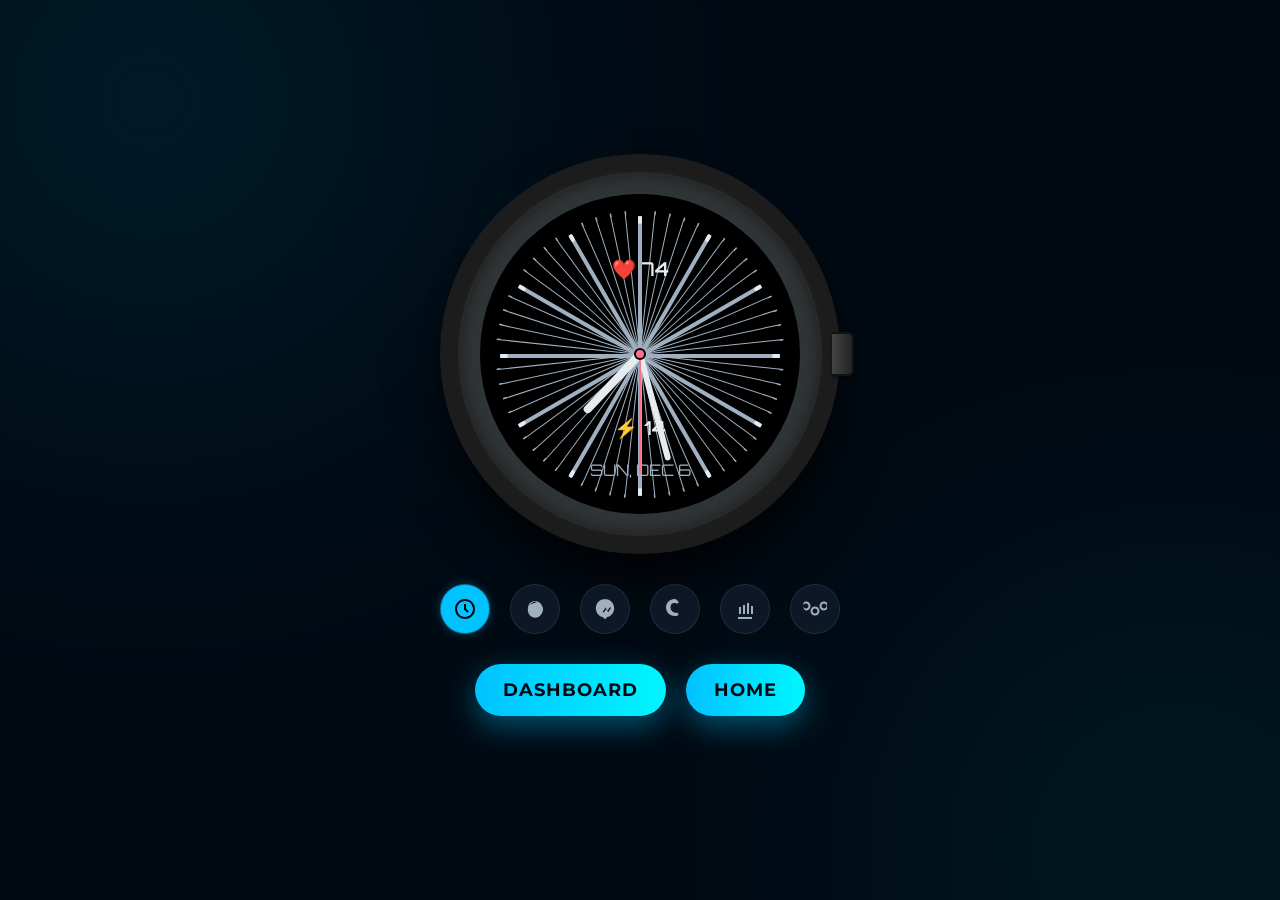
==== tech.html @ 0e61811b "feat: add initial ZenPulse prototype" ====
<!DOCTYPE html>
<html lang="en">
<head>
    <meta charset="UTF-8">
    <meta name="viewport" content="width=device-width, initial-scale=1.0">
    <title>NeuraSync - Watch Demo</title>
    
    <link rel="preconnect" href="https://fonts.googleapis.com">
    <link rel="preconnect" href="https://fonts.gstatic.com" crossorigin>
    <link href="https://fonts.googleapis.com/css2?family=Montserrat:wght@300;400;600;700&family=Orbitron:wght@400;600;800&display=swap" rel="stylesheet">
    
    <style>
        :root {
            --bg-color: #010A13;
            --panel-bg: rgba(18, 29, 44, 0.75); /* Frosted glass effect */
            --panel-border: rgba(40, 60, 80, 0.6);
            --text-color: #E6EBF0;
            --text-secondary: #A0B0C0;
            --primary-color: #00C2FF;
            --accent-cyan: #00F6FF;
            --accent-problem: #FF708C; /* Used for second hand */
            --accent-solution: #8AFFB0;
            --glow-strong: 0 0 20px var(--primary-color), 0 0 40px var(--accent-cyan);
            --glow-soft: 0 0 10px rgba(0, 194, 255, 0.3);

            /* Emotion Colors */
            --neutral-color: #E0E0E0;
            --happy-color: #FFD700;
            --anxious-color: #FFA500;
            --stressed-color: #FF4500;
            --angry-color: #FF0000;
            --calming-bg: #002233;
            --calming-text: #8AFFB0;
            
            /* Sleep Colors */
            --sleep-deep: #3D52A0;
            --sleep-light: #7091E6;
            --sleep-rem: #ADBBDA;
        }

        * {
            box-sizing: border-box;
            margin: 0;
            padding: 0;
        }

        html {
            scroll-behavior: smooth;
        }

        /* --- Page transition styles --- */
        body {
            font-family: 'Montserrat', sans-serif;
            background-color: var(--bg-color);
            color: var(--text-color);
            overflow: hidden; /* No scroll on this page */
            line-height: 1.6;
            height: 100vh;
            position: relative;
            opacity: 0; /* Hidden on load */
            transition: opacity 0.8s ease-out; /* Fade in on load */
            display: flex;
            flex-direction: column;
            justify-content: center;
            align-items: center; 
        }
        body.page-loaded {
            opacity: 1;
        }
        body.page-exit {
            opacity: 0;
            transition: opacity 0.6s ease-in;
        }
        body.calming-active {
            background-color: var(--calming-bg); /* Calming background */
        }
        
        /* --- Aurora Background --- */
        .aurora-container {
            position: fixed;
            top: 0; left: 0; right: 0; bottom: 0;
            overflow: hidden;
            z-index: -2;
            background-color: var(--bg-color);
        }
        .aurora {
            position: absolute;
            border-radius: 50%;
            opacity: 0.18;
            filter: blur(150px);
            animation: move-aurora 50s ease-in-out infinite alternate;
        }
        .aurora-1 {
            width: 900px; height: 700px;
            background: radial-gradient(circle, var(--primary-color), transparent 70%);
            top: -250px; left: -300px;
        }
        .aurora-2 {
            width: 700px; height: 500px;
            background: radial-gradient(circle, var(--accent-cyan), transparent 70%);
            bottom: -200px; right: -250px;
            animation-delay: 10s;
        }
        @keyframes move-aurora {
            0% { transform: translate(0, 0) rotate(0deg) scale(1); }
            100% { transform: translate(150px, -120px) rotate(360deg) scale(1.2); }
        }

        /* --- Smartwatch Styles --- */
        .watch-container {
            position: relative;
            width: 400px; /* Frame size */
            height: 400px; /* Frame size */
            display: flex;
            justify-content: center;
            align-items: center; 
            flex-shrink: 0; /* Prevent watch from shrinking */
            
            background: radial-gradient(circle at 50% 50%, #555, #1a1a1a);
            border-radius: 50%;
            border: 18px solid #1c1c1c;
            box-shadow: 
                0 30px 50px rgba(0,0,0,0.7),
                inset 0 0 10px rgba(0,0,0,0.5),
                inset 0 0 3px 2px rgba(255,255,255,0.05);
        }

        /* The crown on the side */
        .watch-container::after {
            content: '';
            position: absolute;
            right: -32px; /* Position it outside the 18px border */
            top: 50%;
            transform: translateY(-50%);
            width: 20px;
            height: 40px;
            background: linear-gradient(90deg, #444, #222);
            border: 2px solid #111;
            border-left: none;
            border-radius: 0 6px 6px 0;
            box-shadow: 0 2px 3px rgba(0,0,0,0.4);
        }

        .watch-screen {
            width: 320px; 
            height: 320px;
            border-radius: 50%;
            background-color: #000; /* The black screen */
            position: relative;
            z-index: 1;
            overflow: hidden;
            box-shadow: 0 0 20px rgba(0,0,0,0.5) inset;
        }
        
        /* --- App Screen Styles --- */
        .app-screen {
            position: absolute;
            top: 0; left: 0; right: 0; bottom: 0;
            padding: 25px;
            opacity: 0;
            visibility: hidden;
            transition: opacity 0.3s ease-in-out;
            display: flex;
            flex-direction: column;
            justify-content: center;
            align-items: center; 
            text-align: center;
        }
        .app-screen.active {
            opacity: 1;
            visibility: visible;
        }
        
        /* --- App Launcher (Navigation) --- */
        .app-launcher {
            z-index: 10;
            display: flex;
            justify-content: center;
            gap: 20px;
            width: 100%;
            padding: 30px 0 20px 0; /* Adjusted padding */
        }
        .app-icon {
            /* font-size: 0.7rem; <-- Removed */
            width: 50px; /* Slightly larger */
            height: 50px; /* Slightly larger */
            border-radius: 50%;
            background: var(--panel-bg);
            border: 1px solid var(--panel-border);
            display: flex;
            justify-content: center;
            align-items: center; 
            cursor: pointer;
            transition: all 0.2s ease;
            color: var(--text-secondary);
        }
        /* NEW: SVG Icon styles */
        .app-icon svg {
            width: 24px;
            height: 24px;
            fill: currentColor;
            transition: fill 0.2s ease;
        }
        .app-icon:hover {
            transform: scale(1.1);
            box-shadow: var(--glow-soft);
            color: var(--text-color);
        }
        .app-icon.active {
            background: var(--primary-color);
            color: #000;
            box-shadow: var(--glow-soft);
        }

        /* --- Screen 1: Clock (ANALOG) --- */
        .clock-face {
            width: 100%;
            height: 100%;
            position: relative;
        }
        /* NEW: Clock tick marks */
        .clock-marks-container {
            position: absolute;
            top: 0; left: 0; right: 0; bottom: 0;
            z-index: 1;
        }
        .clock-mark {
            position: absolute;
            top: 50%;
            left: 50%;
            transform-origin: 0 0;
            background-color: var(--text-secondary);
        }
        .hour-mark {
            width: 140px; /* (radius - mark-length) */
            height: 4px;
            transform-origin: 0 50%;
        }
        .hour-mark::before {
            content: '';
            position: absolute;
            right: 0;
            top: 50%;
            transform: translateY(-50%);
            width: 8px;
            height: 4px;
            background-color: var(--text-color);
            border-radius: 2px;
        }
        .minute-mark {
            width: 144px; /* (radius - mark-length) */
            height: 1px;
            transform-origin: 0 50%;
        }
        .minute-mark::before {
            content: '';
            position: absolute;
            right: 0;
            top: 50%;
            transform: translateY(-50%);
            width: 4px;
            height: 1px;
            background-color: var(--text-secondary);
        }
        
        .clock-hand {
            position: absolute;
            bottom: 50%;
            left: 50%;
            transform-origin: bottom center;
            border-radius: 5px 5px 0 0;
            z-index: 10;
        }
        #clock-hand-hour {
            width: 8px;
            height: 80px; /* Adjusted length */
            background: var(--text-color);
            transform: translateX(-50%) rotate(0deg);
        }
        #clock-hand-minute {
            width: 6px;
            height: 110px; /* Adjusted length */
            background: var(--text-color);
            transform: translateX(-50%) rotate(0deg);
        }
        #clock-hand-second {
            width: 2px;
            height: 120px; /* Adjusted length */
            background: var(--accent-problem);
            transform: translateX(-50%) rotate(0deg);
        }
        .clock-center {
            position: absolute;
            top: 50%;
            left: 50%;
            transform: translate(-50%, -50%);
            width: 12px;
            height: 12px;
            background: var(--accent-problem);
            border: 2px solid #000;
            border-radius: 50%;
            z-index: 11;
        }
        #clock-date {
            font-family: 'Orbitron', sans-serif;
            font-size: 1rem;
            color: var(--text-secondary);
            text-transform: uppercase;
            position: absolute;
            bottom: 30px;
            left: 50%;
            transform: translateX(-50%);
            z-index: 2;
        }

        /* NEW: Clock Complications */
        .complication {
            position: absolute;
            left: 50%;
            transform: translateX(-50%);
            font-family: 'Orbitron', sans-serif;
            font-size: 1.2rem;
            color: var(--text-secondary);
            z-index: 2;
            display: flex;
            align-items: center;
            gap: 6px;
        }
        .complication-hr {
            top: 60px;
            color: var(--accent-problem);
        }
        .complication-stress {
            bottom: 70px;
            color: var(--primary-color);
        }
        .complication span {
            font-weight: 600;
            color: var(--text-color);
        }

        /* --- Screen 2: Emotion --- */
        #watch-emotion-text {
            font-family: 'Orbitron', sans-serif;
            font-size: 2.2rem;
            font-weight: 600;
            text-transform: uppercase;
            letter-spacing: 2px;
            color: var(--neutral-color);
            transition: color 0.5s ease-in-out;
        }
        #watch-stress-score {
            font-family: 'Orbitron', sans-serif;
            font-size: 4.5rem;
            font-weight: 800;
            line-height: 1;
            margin-top: 15px;
            color: var(--primary-color);
        }
        #watch-stress-score-label {
            font-size: 1rem;
            color: var(--text-secondary);
            text-transform: uppercase;
        }
        #watch-stress-score.alert {
            color: var(--angry-color) !important;
            animation: pulse-red 1s infinite alternate;
        }

        /* --- Screen 3: Vitals --- */
        .screen-title { /* Reusable title */
            font-family: 'Orbitron', sans-serif;
            color: var(--primary-color);
            font-size: 1.5rem;
            position: absolute;
            top: 30px;
        }
        #vitals-list {
            width: 100%;
            margin-top: 30px;
            overflow-y: auto;
            height: calc(100% - 30px); /* Full height minus title */
            scrollbar-width: thin;
            scrollbar-color: var(--primary-color) var(--panel-bg);
        }
        #vitals-list::-webkit-scrollbar { width: 6px; }
        #vitals-list::-webkit-scrollbar-track { background: var(--panel-bg); border-radius: 3px; }
        #vitals-list::-webkit-scrollbar-thumb { background-color: var(--primary-color); border-radius: 3px; }
        .vital-item {
            display: flex;
            justify-content: space-between;
            font-size: 1.1rem;
            padding: 8px 0;
            border-bottom: 1px solid var(--panel-border);
        }
        .vital-item span:first-child { color: var(--text-secondary); }
        .vital-item span:last-child { font-weight: 600; color: var(--text-color); }

        /* --- Screen 4: Breathing --- */
        #screen-breathing {
            background-color: var(--calming-bg);
        }
        .watch-breathing-circle {
            width: 100px;
            height: 100px;
            background: radial-gradient(circle, var(--accent-cyan), var(--primary-color));
            border-radius: 50%;
            animation: breathe 8s ease-in-out infinite;
        }
        #watch-breathing-text {
            font-family: 'Orbitron', sans-serif;
            font-size: 1.5rem;
            color: white;
            margin-top: 20px;
            animation: breathe-text 8s ease-in-out infinite;
        }

        /* --- Screen 5: Sleep --- */
        .sleep-summary {
            width: 100%;
        }
        .sleep-score {
            font-family: 'Orbitron', sans-serif;
            font-size: 4rem;
            font-weight: 700;
            color: var(--accent-solution);
            line-height: 1;
        }
        .sleep-score-label {
            font-size: 1rem;
            color: var(--text-secondary);
            text-transform: uppercase;
            margin-bottom: 20px;
        }
        .sleep-stat {
            font-size: 1.1rem;
            display: flex;
            justify-content: space-between;
            width: 100%;
            padding: 5px 0;
        }
        .sleep-stat span:first-child { color: var(--text-secondary); }
        .sleep-stat span:last-child { font-weight: 600; }
        
        .sleep-stages {
            width: 100%;
            margin-top: 15px;
        }
        .stage-bar {
            height: 10px;
            display: flex;
            width: 100%;
            border-radius: 5px;
            overflow: hidden;
            background: var(--panel-bg);
        }
        .stage-segment { height: 10px; }
        .stage-deep { background: var(--sleep-deep); width: 20%; } /* Mockup % */
        .stage-light { background: var(--sleep-light); width: 55%; } /* Mockup % */
        .stage-rem { background: var(--sleep-rem); width: 25%; } /* Mockup % */
        
        .stage-legend {
            display: flex;
            justify-content: space-around;
            width: 100%;
            font-size: 0.7rem;
            margin-top: 8px;
        }
        .legend-item { display: flex; align-items: center; } 
        .legend-color { width: 8px; height: 8px; border-radius: 50%; margin-right: 5px; }
        
        /* --- Screen 6: History --- */
        .history-chart {
            width: 100%;
            height: 150px;
            display: flex;
            justify-content: space-around;
            align-items: flex-end; 
            border-bottom: 1px solid var(--panel-border);
            padding-bottom: 5px;
        }
        .chart-bar {
            width: 15px;
            background: var(--primary-color);
            border-radius: 3px 3px 0 0;
            animation: grow-bar 1s ease-out;
            transition: height 0.5s ease-out, background-color 0.5s ease; /* Added transition */
        }
        .chart-bar.high {
            background: var(--anxious-color);
        }
        .chart-bar.v-high {
            background: var(--stressed-color);
        }
        .chart-labels {
            display: flex;
            justify-content: space-around;
            width: 100%;
            font-size: 0.7rem;
            color: var(--text-secondary);
            margin-top: 5px;
        }
        @keyframes grow-bar {
            from { height: 0; }
        }

        /* --- REFINED: Notification Pop-up --- */
        .watch-notification {
            position: absolute;
            top: 0; left: 0; right: 0; bottom: 0;
            background-color: var(--panel-bg);
            backdrop-filter: blur(10px);
            border-bottom: 1px solid var(--panel-border);
            z-index: 100;
            display: flex;
            flex-direction: column;
            justify-content: center;
            align-items: center;
            text-align: center;
            padding: 20px;
            opacity: 0;
            visibility: hidden;
            transform: translateY(-100%); /* Start off-screen top */
            transition: all 0.5s cubic-bezier(0.25, 1, 0.5, 1); /* Bounce-out ease */
        }
        .watch-notification.active {
            opacity: 1;
            visibility: visible;
            transform: translateY(0); /* Slide in */
        }
        .notification-icon {
            width: 48px;
            height: 48px;
            margin-bottom: 10px;
            animation: pulse-icon 1s infinite alternate ease-in-out;
        }
        .watch-notification h4 {
            font-family: 'Orbitron', sans-serif;
            color: var(--accent-problem);
            font-size: 1.5rem;
            text-transform: uppercase;
            text-shadow: 0 0 10px var(--accent-problem);
        }
        .watch-notification p {
            font-size: 1.1rem;
            color: var(--text-secondary);
            margin: 10px 0 20px;
        }
        .watch-notification p b {
            font-size: 1.5rem;
            color: var(--text-color);
        }
        .notification-buttons {
            display: flex;
            gap: 10px;
            width: 90%;
        }
        .btn-alert, .btn-alert-dismiss {
            font-family: 'Montserrat', sans-serif;
            font-weight: 700;
            font-size: 0.9rem; /* Smaller text */
            padding: 12px 15px; /* Adjusted padding */
            border-radius: 20px;
            border: none;
            cursor: pointer;
            transition: all 0.2s ease;
            width: 50%; /* Side-by-side */
            margin-bottom: 0;
        }
        .btn-alert {
            background: var(--accent-solution);
            color: #000;
        }
        .btn-alert:hover {
            transform: scale(1.05);
            box-shadow: 0 0 15px var(--accent-solution);
        }
        .btn-alert-dismiss {
            background: var(--panel-border);
            color: var(--text-secondary);
        }
        .btn-alert-dismiss:hover {
            background: var(--text-secondary);
            color: #000;
        }
        
        @keyframes pulse-icon {
            from { opacity: 0.7; transform: scale(1); }
            to { opacity: 1; transform: scale(1.1); }
        }
        /* --- End Notification --- */


        @keyframes breathe {
            0%   { transform: scale(0.8); opacity: 0.7; }
            50%  { transform: scale(1.2); opacity: 1; }
            100% { transform: scale(0.8); opacity: 0.7; }
        }
        @keyframes breathe-text {
            0%   { content: 'Breathe In'; opacity: 0.7; }
            45%  { content: 'Breathe In'; opacity: 1; }
            50%  { content: 'Hold'; opacity: 1; }
            55%  { content: 'Breathe Out'; opacity: 1; }
            95%  { content: 'Breathe Out'; opacity: 0.7; }
            100% { content: 'Breathe In'; opacity: 0.7; }
        }
        
        @keyframes pulse-red {
            from { text-shadow: 0 0 5px var(--angry-color); transform: scale(1); }
            to { text-shadow: 0 0 15px var(--angry-color), 0 0 25px var(--angry-color); transform: scale(1.05); }
        }
        
        /* --- Page Navigation Buttons --- */
        .page-nav {
            display: flex;
            justify-content: center;
            gap: 20px;
            padding: 10px 0 30px 0; /* Adjusted padding */
            z-index: 1;
            width: 100%;
        }
        .btn {
            background: linear-gradient(90deg, var(--primary-color), var(--accent-cyan));
            color: var(--bg-color);
            border: none;
            padding: 12px 28px; /* Slightly smaller */
            font-size: 1.1rem; /* Slightly smaller */
            font-weight: 700;
            border-radius: 50px;
            cursor: pointer;
            transition: all 0.4s ease;
            box-shadow: 0 10px 30px rgba(0, 194, 255, 0.4);
            letter-spacing: 1px;
            text-transform: uppercase;
            text-decoration: none;
            display: inline-block;
        }
        .btn:hover {
            transform: scale(1.05) translateY(-5px);
            box-shadow: 0 15px 40px rgba(0, 246, 255, 0.6);
        }
        .pulse-bg{
    position:absolute;
    width:380px;
    height:380px;
    border-radius:50%;
    background:radial-gradient(circle, rgba(0,194,255,0.25), transparent 70%);
    z-index:0;
    animation:pulseGlow 3s infinite ease-in-out;
}

@keyframes pulseGlow{
    0%{transform:scale(0.9); opacity:0.5;}
    50%{transform:scale(1.1); opacity:1;}
    100%{transform:scale(0.9); opacity:0.5;}
}
    </style>
</head>
<body> 
    
    <div class="aurora-container">
        <div class="aurora aurora-1"></div>
        <div class="aurora aurora-2"></div>
    </div>

    <div class="watch-container">
        <div class="pulse-bg"></div>
        <div class="watch-screen">

            <div class="app-screen active" id="screen-clock">
                <div class="clock-marks-container" id="clock-marks"></div>
                
                <div class="clock-face">
                    <div class="clock-hand" id="clock-hand-hour"></div>
                    <div class="clock-hand" id="clock-hand-minute"></div>
                    <div class="clock-hand" id="clock-hand-second"></div>
                    <div class="clock-center"></div>
                </div>
                
                <div class="complication complication-hr">
                    ❤️ <span id="clock-hr-value">--</span>
                </div>
                <div class="complication complication-stress">
                    ⚡ <span id="clock-stress-value">--</span>
                </div>

                <div id="clock-date">MON, 03 NOV</div>
            </div>

            <div class="app-screen" id="screen-emotion">
                <h3 id="watch-emotion-text">NEUTRAL</h3>
                <div id="watch-stress-score">12</div>
                <p id="watch-stress-score-label">Stress Score</p>
            </div>

            <div class="app-screen" id="screen-vitals">
                <h3 class="screen-title">Vitals</h3>
                <div id="vitals-list">
                    </div>
            </div>

            <div class="app-screen" id="screen-breathing">
                <div class="watch-breathing-circle"></div>
                <p id="watch-breathing-text">Breathe In</p>
            </div>
            
            <div class="app-screen" id="screen-sleep">
                <h3 class="screen-title">Sleep</h3>
                <div class="sleep-summary">
                    <div class="sleep-score" id="sleep-score-value">86</div>
                    <div class="sleep-score-label">Sleep Score</div>
                    <div class="sleep-stat">
                        <span>Time Asleep</span>
                        <span id="sleep-time-value">7h 42m</span>
                    </div>
                    <div class="sleep-stat">
                        <span>Awake</span>
                        <span id="sleep-awake-value">18m</span>
                    </div>
                    <div class="sleep-stages">
                        <div class="stage-bar">
                            <div class="stage-segment stage-deep"></div>
                            <div class="stage-segment stage-light"></div>
                            <div class="stage-segment stage-rem"></div>
                        </div>
                        <div class="stage-legend">
                            <div class="legend-item">
                                <span class="legend-color" style="background:var(--sleep-deep)"></span>Deep
                            </div>
                            <div class="legend-item">
                                <span class="legend-color" style="background:var(--sleep-light)"></span>Light
                            </div>
                            <div class="legend-item">
                                <span class="legend-color" style="background:var(--sleep-rem)"></span>REM
                            </div>
                        </div>
                    </div>
                </div>
            </div>

            <div class="app-screen" id="screen-history">
                <h3 class="screen-title">Stress - 7 Days</h3>
                <div class="history-chart">
                    <div class="chart-bar" id="bar-1" style="height: 30%"></div>
                    <div class="chart-bar" id="bar-2" style="height: 50%"></div>
                    <div class="chart-bar high" id="bar-3" style="height: 75%"></div>
                    <div class="chart-bar" id="bar-4" style="height: 40%"></div>
                    <div class="chart-bar high" id="bar-5" style="height: 60%"></div>
                    <div class="chart-bar v-high" id="bar-6" style="height: 85%"></div>
                    <div class="chart-bar" id="bar-7" style="height: 25%"></div>
                </div>
                <div class="chart-labels">
                    <span>M</span>
                    <span>T</span>
                    <span>W</span>
                    <span>T</span>
                    <span>F</span>
                    <span>S</span>
                    <span>S</span>
                </div>
            </div>

            <div class="watch-notification" id="stress-notification">
                <svg class="notification-icon" viewBox="0 0 24 24">
                    <path fill="var(--accent-problem)" d="M12 2L1 21h22L12 2zm0 4.6L19.5 20H4.5L12 6.6zM11 10v4h2v-4h-2zm0 6v2h2v-2h-2z"/>
                </svg>
                <h4>High Stress Detected!</h4>
                <p>Your stress score is <b id="alert-score-value">--</b></p>
                <div class="notification-buttons">
                    <button class="btn-alert" id="alert-calm-btn">Calm Down</button>
                    <button class="btn-alert-dismiss" id="alert-dismiss-btn">Dismiss</button>
                </div>
            </div>

        </div>
    </div>

    <nav class="app-launcher">
        <div class="app-icon active" data-target="screen-clock" title="Clock">
            <svg viewBox="0 0 24 24"><path d="M12 2C6.486 2 2 6.486 2 12s4.486 10 10 10 10-4.486 10-10S17.514 2 12 2zm0 18c-4.411 0-8-3.589-8-8s3.589-8 8-8 8 3.589 8 8-3.589 8-8 8z"></path><path d="M13 7h-2v5.414l3.293 3.293 1.414-1.414L13 11.586V7z"></path></svg>
        </div>
        <div class="app-icon" data-target="screen-emotion" title="Zen">
            <svg viewBox="0 0 24 24"><path d="M12 4C9.28 4 7.02 5.46 6 7.5c-1.02 2.04-1.45 4.54-1 7 .45 2.47 1.91 4.47 3.96 5.51 1.02.52 2.11.8 3.23.83 1.13.03 2.22-.2 3.24-.73 2.05-1.07 3.5-3.09 3.95-5.54 .46-2.47 0-4.96-1-7.01C16.98 5.46 14.72 4 12 4zm0 1.5c2.3 0 4.22 1.25 5.16 3.09 .83 1.62 1.18 3.62.8 5.58-.38 1.95-1.5 3.6-3.21 4.48-.86.44-1.78.65-2.75.62s-1.9-.4-2.75-.95c-1.71-.9-2.82-2.55-3.2-4.5S6.82 9.2 7.65 7.57C8.59 5.75 10.51 4.5 13 4.5M12 6c-2.84 0-5.13 2.01-5.83 4.6C5.58 12.89 6.2 15.28 7.5 17c1.3 1.72 3.32 2.75 5.5 2.75s4.2-1.03 5.5-2.75c1.3-1.72 1.92-4.11 1.33-6.4C19.13 8.01 16.84 6 14 6z"></path></svg>
        </div>
        <div class="app-icon" data-target="screen-vitals" title="Vitals">
            <svg viewBox="0 0 24 24"><path d="M12 2.042c-5.053.0-9.148 4.095-9.148 9.148 0 4.272 2.95 7.89 6.907 8.877L12 22.357l2.24-2.29c3.957-.987 6.907-4.605 6.907-8.877 0-5.053-4.095-9.148-9.148-9.148zM15.21 15.158l-2.062-3.13L11.02 15.158H9.38l3.13-4.73 2.062 3.13L16.62 10.43H18.25z"></path></svg>
        </div>
        <div class="app-icon" data-target="screen-sleep" title="Sleep">
            <svg viewBox="0 0 24 24"><path d="M11.5 2C6.81 2 3 5.81 3 10.5S6.81 19 11.5 19c.92 0 1.83-.11 2.69-.33.39-.1.74-.33.97-.66.5-.7.15-1.7-.64-1.95-.53-.17-1.1-.26-1.7-.26-2.9 0-5.25-2.35-5.25-5.25S8.6 6 11.5 6c.71 0 1.39.14 2 .4.82.35 1.77-.14 1.97-.97.23-.92-.4-1.76-1.32-1.89C13.29 2.21 12.4 2 11.5 2z"></path></svg>
        </div>
        <div class="app-icon" data-target="screen-history" title="History">
            <svg viewBox="0 0 24 24"><path d="M5 20h14v2H5zM6 17h2v-7H6v7zm4 0h2v-9h-2v9zm4 0h2V6h-2v11zm4 0h2V9h-2v8z"></path></svg>
        </div>
        <div class="app-icon" data-target="screen-breathing" title="Calm">
            <svg viewBox="0 0 24 24"><path d="M3 13.5c2.49 0 4.5-2.01 4.5-4.5S5.49 4.5 3 4.5 0 6.51 0 9s2.01 4.5 3 4.5zm0-7c1.38 0 2.5 1.12 2.5 2.5S4.38 11.5 3 11.5 0 10.38 0 9s1.12-2.5 2.5-2.5zM21 4.5c-2.49 0-4.5 2.01-4.5 4.5s2.01 4.5 4.5 4.5 4.5-2.01 4.5-4.5S23.49 4.5 21 4.5zm0 7c-1.38 0-2.5-1.12-2.5-2.5S19.62 6.5 21 6.5s2.5 1.12 2.5 2.5-1.12 2.5-2.5 2.5zM12 9.5c-2.49 0-4.5 2.01-4.5 4.5s2.01 4.5 4.5 4.5 4.5-2.01 4.5-4.5-2.01-4.5-4.5-4.5zm0 7c-1.38 0-2.5-1.12-2.5-2.5s1.12-2.5 2.5-2.5 2.5 1.12 2.5 2.5-1.12 2.5-2.5 2.5z"></path></svg>
        </div>
    </nav>
    
    <nav class="page-nav">
        <a href="index.html" class="btn">Dashboard</a> 
        <a href="home1.html" class="btn">Home</a>
    </nav>
    
    <script>
        // --- Page Load Transition (CRITICAL) ---
        window.addEventListener('load', () => {
            document.body.classList.add('page-loaded');
        });

        // --- Smooth Page Navigation ---
        document.querySelectorAll('a.btn').forEach(link => {
            link.addEventListener('click', function(e) {
                e.preventDefault();
                const destination = this.getAttribute('href');
                document.body.classList.add('page-exit');
                setTimeout(() => {
                    window.location.href = destination;
                }, 600); 
            });
        });

        // --- Watch App Navigation ---
        const appIcons = document.querySelectorAll('.app-icon');
        const appScreens = document.querySelectorAll('.app-screen');
        const body = document.body; 

        // --- Helper function for navigation ---
        function navigateToScreen(targetScreenId) {
            // Update screens
            appScreens.forEach(screen => {
                screen.classList.remove('active');
                if (screen.id === targetScreenId) {
                    screen.classList.add('active');
                }
            });
            // Update icons
            appIcons.forEach(icon => {
                icon.classList.remove('active');
                if (icon.getAttribute('data-target') === targetScreenId) {
                    icon.classList.add('active');
                }
            });
        }

        appIcons.forEach(icon => {
            icon.addEventListener('click', () => {
                if(window.navigator.vibrate) {
                    window.navigator.vibrate(50);
                }
                const targetId = icon.getAttribute('data-target');
                navigateToScreen(targetId);
                
                // --- MODIFIED: Simulation Logic ---
                switch (targetId) {
                    case 'screen-breathing':
                        startCalmingProtocol(true); 
                        break;
                    
                    case 'screen-emotion':
                    case 'screen-clock':
                    case 'screen-sleep':
                    case 'screen-history':
                    case 'screen-vitals':
                         if (!isSimulationRunning && !isCalmingActive) {
                            startSimulation();
                        }
                        break;
                }
            });
        });
        
        // --- Live Clock Function (ANALOG) ---
        function updateClock() {
            const now = new Date();
            const secondHand = document.getElementById('clock-hand-second');
            const minuteHand = document.getElementById('clock-hand-minute');
            const hourHand = document.getElementById('clock-hand-hour');
            const dateEl = document.getElementById('clock-date');
            if (!secondHand || !minuteHand || !hourHand || !dateEl) return; 
            const seconds = now.getSeconds();
            const minutes = now.getMinutes();
            const hours = now.getHours();
            const secondDegrees = (seconds / 60) * 360;
            const minuteDegrees = (minutes / 60) * 360 + (seconds / 60) * 6;
            const hours12 = hours % 12;
            const hourDegrees = (hours12 / 12) * 360 + (minutes / 60) * 30;
            secondHand.style.transform = `translateX(-50%) rotate(${secondDegrees}deg)`;
            minuteHand.style.transform = `translateX(-50%) rotate(${minuteDegrees}deg)`;
            hourHand.style.transform = `translateX(-50%) rotate(${hourDegrees}deg)`;
            dateEl.textContent = now.toLocaleDateString('en-US', {
                weekday: 'short',
                month: 'short',
                day: 'numeric'
            }).toUpperCase();
        }
        setInterval(updateClock, 1000);
        updateClock();

        
        // --- SIMULATION ENGINE ---

        const SENSORS = {
            'Heart Rate': { color: '#FF6384', unit: ' BPM', lastValue: 0 },
            'HRV': { color: '#36A2EB', unit: ' ms', lastValue: 0 },
            'GSR': { color: '#FFCE56', unit: ' µS', lastValue: 0 },
            'Skin Temp': { color: '#FFA500', unit: ' °C', lastValue: 0 },
            'EMG': { color: '#9966FF', unit: ' µV', lastValue: 0 },
            'Pulse Oximeter': { color: '#4BC0C0', unit: ' %', lastValue: 0 },
            'Breathing': { color: '#F7464A', unit: ' /min', lastValue: 0 },
            'Stress Score': { color: '#00A9FF', unit: '', lastValue: 0 }
        };
        
        const EMOTION_DATA = {
            'NEUTRAL': {
                color: 'var(--neutral-color)',
                ranges: { 'Heart Rate': [65, 75], 'HRV': [55, 75], 'GSR': [0.2, 0.8], 'Skin Temp': [33.5, 34], 'EMG': [1, 5], 'Pulse Oximeter': [98, 99], 'Breathing': [12, 16], 'Stress Score': [5, 15] }
            },
            'HAPPY': {
                color: 'var(--happy-color)',
                ranges: { 'Heart Rate': [70, 85], 'HRV': [50, 70], 'GSR': [0.5, 1], 'Skin Temp': [33.5, 34.5], 'EMG': [2, 8], 'Pulse Oximeter': [98, 99], 'Breathing': [14, 18], 'Stress Score': [10, 25] }
            },
            'ANXIOUS': {
                color: 'var(--anxious-color)',
                ranges: { 'Heart Rate': [85, 110], 'HRV': [30, 45], 'GSR': [1.5, 3], 'Skin Temp': [33, 34], 'EMG': [10, 20], 'Pulse Oximeter': [96, 98], 'Breathing': [16, 22], 'Stress Score': [60, 80] }
            },
            'STRESSED': {
                color: 'var(--stressed-color)',
                ranges: { 'Heart Rate': [95, 120], 'HRV': [20, 35], 'GSR': [2, 4], 'Skin Temp': [32, 33], 'EMG': [15, 25], 'Pulse Oximeter': [95, 97], 'Breathing': [18, 25], 'Stress Score': [75, 95] }
            },
            'ANGRY': {
                color: 'var(--angry-color)',
                ranges: { 'Heart Rate': [100, 130], 'HRV': [15, 30], 'GSR': [3, 5], 'Skin Temp': [34, 35], 'EMG': [20, 30], 'Pulse Oximeter': [95, 97], 'Breathing': [20, 28], 'Stress Score': [85, 100] }
            }
        };

        const EMOTIONS = Object.keys(EMOTION_DATA).filter(e => e !== 'NEUTRAL');
        let simulationInterval;
        let calmingInterval;
        let simulationDurationTimer; 
        let calmingDurationTimer;   

        let isSimulationRunning = false;
        let isCalmingActive = false;
        let notificationIsShowing = false; 
        let lastAlertDismissTime = 0; // NEW: For alert cooldown
        const ALERT_COOLDOWN_MS = 60000; // 1 minute
        let currentEmotion = 'NEUTRAL';
        let previousEmotion = 'NEUTRAL';
        let transitionStartTime = 0;
        const EMOTION_TRANSITION_DURATION = 1000;

        function easeInOutQuad(t) {
            return t < 0.5 ? 2 * t * t : -1 + (4 - 2 * t) * t;
        }
        
        function getRandomValue(min, max, volatility = 1) { 
            return (Math.random() * (max - min) + min) + (Math.random() - 0.5) * volatility; 
        }

        function updateEmotionState(emotion) {
            if (emotion === currentEmotion) return; 
            const watchEmotionText = document.getElementById('watch-emotion-text');
            if (watchEmotionText) {
                watchEmotionText.textContent = emotion;
                watchEmotionText.style.color = EMOTION_DATA[emotion].color;
            }
            previousEmotion = currentEmotion; 
            currentEmotion = emotion;
            transitionStartTime = Date.now();
        }

        function updateSensorData(targetEmotionData, transitionProgress = 1) {
            const vitalsList = document.getElementById('vitals-list');
            let vitalsHTML = ''; 

            Object.keys(SENSORS).forEach(sensorName => {
                if (!targetEmotionData.ranges[sensorName]) return; 
                const [targetMin, targetMax] = targetEmotionData.ranges[sensorName];
                let value;
                if (transitionProgress < 1) { 
                    const startValue = SENSORS[sensorName].lastValue;
                    const prevRanges = EMOTION_DATA[previousEmotion]?.ranges[sensorName] || targetEmotionData.ranges[sensorName];
                    const interpolatedValue = startValue + (getRandomValue(targetMin, targetMax) - startValue) * easeInOutQuad(transitionProgress);
                    value = interpolatedValue;
                } else { 
                    value = getRandomValue(targetMin, targetMax);
                }
                if (sensorName === 'HRV') {
                    const hrValue = SENSORS['Heart Rate'].lastValue;
                    const hrInfluence = (hrValue - 70) * -0.3; 
                    value = Math.max(targetMin, Math.min(targetMax, value + hrInfluence));
                }
                SENSORS[sensorName].lastValue = value;

                if (sensorName !== 'Stress Score') {
                    vitalsHTML += `
                        <div class="vital-item">
                            <span>${sensorName}</span>
                            <span>${value.toFixed(1)} ${SENSORS[sensorName].unit}</span>
                        </div>
                    `;
                }
                
                if (sensorName === 'Stress Score') {
                    const stressScoreEl = document.getElementById('watch-stress-score');
                    stressScoreEl.textContent = value.toFixed(0);

                    // --- REFINED NOTIFICATION LOGIC ---
                    const now = Date.now();
                    const canShowAlert = (now - lastAlertDismissTime > ALERT_COOLDOWN_MS);

                    if (value > 80 && !notificationIsShowing && !isCalmingActive && canShowAlert) {
                        notificationIsShowing = true;
                        if(window.navigator.vibrate) {
                            window.navigator.vibrate([150, 50, 150]); // Urgent vibrate
                        }
                        document.getElementById('alert-score-value').textContent = value.toFixed(0);
                        document.getElementById('stress-notification').classList.add('active');
                    }
                    // --- End Notification Logic ---

                    if (value > 80) {
                        stressScoreEl.classList.add('alert');
                    } else {
                        stressScoreEl.classList.remove('alert');
                    }
                }

                // --- Update Clock Complications ---
                if (sensorName === 'Heart Rate') {
                    document.getElementById('clock-hr-value').textContent = value.toFixed(0);
                }
                if (sensorName === 'Stress Score') {
                    document.getElementById('clock-stress-value').textContent = value.toFixed(0);
                }
            });
            if (vitalsList) {
                vitalsList.innerHTML = vitalsHTML;
            }
        }

        function startCalmingProtocol(manual = false) {
            if (isCalmingActive) return; 
            
            clearInterval(simulationInterval);
            clearTimeout(simulationDurationTimer); 
            isSimulationRunning = false;
            isCalmingActive = true;
            body.classList.add('calming-active');
            updateEmotionState('NEUTRAL');
            
            navigateToScreen('screen-breathing');

            const calmData = EMOTION_DATA['NEUTRAL'];
            let progress = 0;
            const duration = 15000;
            const steps = 150; 
            const stepDuration = duration / steps;
            previousEmotion = currentEmotion; 

            calmingInterval = setInterval(() => {
                progress += 1 / steps;
                if (progress >= 1) {
                    clearInterval(calmingInterval);
                    return;
                }
                updateSensorData(calmData, progress); 
            }, stepDuration);

            calmingDurationTimer = setTimeout(() => {
                resetSimulationState('screen-clock');
            }, duration);
        }
        
        function resetSimulationState(targetScreenId = 'screen-clock') {
            clearInterval(simulationInterval);
            clearTimeout(simulationDurationTimer);
            clearInterval(calmingInterval);
            clearTimeout(calmingDurationTimer);
            
            isSimulationRunning = false;
            isCalmingActive = false;
            // notificationIsShowing is NOT reset here, only on dismiss
            
            body.classList.remove('calming-active');
            updateEmotionState('NEUTRAL');
            updateSensorData(EMOTION_DATA['NEUTRAL']); 
            
            // Hide notification panel if it was open
            document.getElementById('stress-notification').classList.remove('active');
            
            navigateToScreen(targetScreenId);

            // Restart the main simulation
            startSimulation();
        }

        function startSimulation() {
            if (isSimulationRunning) return;
            
            isSimulationRunning = true;
            let timeElapsed = 0;
            const simulationLength = 60000; // 1 minute
            const updateInterval = 1500; 

            simulationInterval = setInterval(() => {
                let targetEmotionData;
                if (Date.now() - transitionStartTime < EMOTION_TRANSITION_DURATION) {
                    targetEmotionData = EMOTION_DATA[currentEmotion];
                } else {
                    const randomEmotion = EMOTIONS[Math.floor(Math.random() * EMOTIONS.length)];
                    updateEmotionState(randomEmotion);
                    targetEmotionData = EMOTION_DATA[randomEmotion];
                }
                
                let progress = Math.min(1, (Date.now() - transitionStartTime) / EMOTION_TRANSITION_DURATION);
                updateSensorData(targetEmotionData, progress);

            }, updateInterval / 2); // Update data more frequently
        }

        // --- NEW: Function to generate clock marks ---
        function createClockMarks() {
            const container = document.getElementById('clock-marks');
            if (!container) return;
            let marksHTML = '';
            for (let i = 0; i < 60; i++) {
                if (i % 5 === 0) {
                    // Hour mark
                    marksHTML += `<div class="clock-mark hour-mark" style="transform: rotate(${i * 6}deg)"></div>`;
                } else {
                    // Minute mark
                    marksHTML += `<div class="clock-mark minute-mark" style="transform: rotate(${i * 6}deg)"></div>`;
                }
            }
            container.innerHTML = marksHTML;
        }

        // --- INITIALIZATION ---
        document.addEventListener('DOMContentLoaded', () => {
            createClockMarks();

            Object.keys(SENSORS).forEach(name => {
                if (EMOTION_DATA['NEUTRAL'].ranges[name]) {
                    const [min, max] = EMOTION_DATA['NEUTRAL'].ranges[name];
                    SENSORS[name].lastValue = getRandomValue(min, max);
                }
            });
            updateEmotionState('NEUTRAL'); 
            updateSensorData(EMOTION_DATA['NEUTRAL']); 
            
            
            // --- Dynamic Data Initialization ---
            function randomizeMockupData() {
                // 1. Randomize Sleep Data
                const sleepScoreEl = document.getElementById('sleep-score-value');
                const sleepTimeEl = document.getElementById('sleep-time-value');
                const sleepAwakeEl = document.getElementById('sleep-awake-value');

                if (sleepScoreEl) {
                    const randomScore = Math.floor(Math.random() * 26) + 70; // 70-95
                    sleepScoreEl.textContent = randomScore;
                }
                if (sleepTimeEl) {
                    const randomHour = Math.floor(Math.random() * 3) + 6; // 6-8 hours
                    const randomMin = Math.floor(Math.random() * 60);
                    sleepTimeEl.textContent = `${randomHour}h ${randomMin.toString().padStart(2, '0')}m`;
                }
                if (sleepAwakeEl) {
                    const randomAwake = Math.floor(Math.random() * 26) + 5; // 5-30 mins
                    sleepAwakeEl.textContent = `${randomAwake}m`;
                }

                // 2. Randomize History Chart
                for (let i = 1; i <= 7; i++) {
                    const barEl = document.getElementById(`bar-${i}`);
                    if (barEl) {
                        const randomHeight = Math.floor(Math.random() * 71) + 20; // 20-90%
                        barEl.style.height = randomHeight + '%';
                        
                        barEl.classList.remove('high', 'v-high');
                        if (randomHeight > 75) {
                            barEl.classList.add('v-high');
                        } else if (randomHeight > 60) {
                            barEl.classList.add('high');
                        }
                    }
                }
            }
            randomizeMockupData();

            // --- Notification Button Listeners ---
            document.getElementById('alert-dismiss-btn').addEventListener('click', () => {
                document.getElementById('stress-notification').classList.remove('active');
                notificationIsShowing = false; // Allow new alerts
                lastAlertDismissTime = Date.now(); // Start 1-minute cooldown
            });

            document.getElementById('alert-calm-btn').addEventListener('click', () => {
                document.getElementById('stress-notification').classList.remove('active');
                notificationIsShowing = false;
                lastAlertDismissTime = Date.now(); // Start 1-minute cooldown
                startCalmingProtocol(true); // Start calming
            });

            // --- Start background simulation on load ---
            startSimulation();
        });
    </script>
</body>
</html>
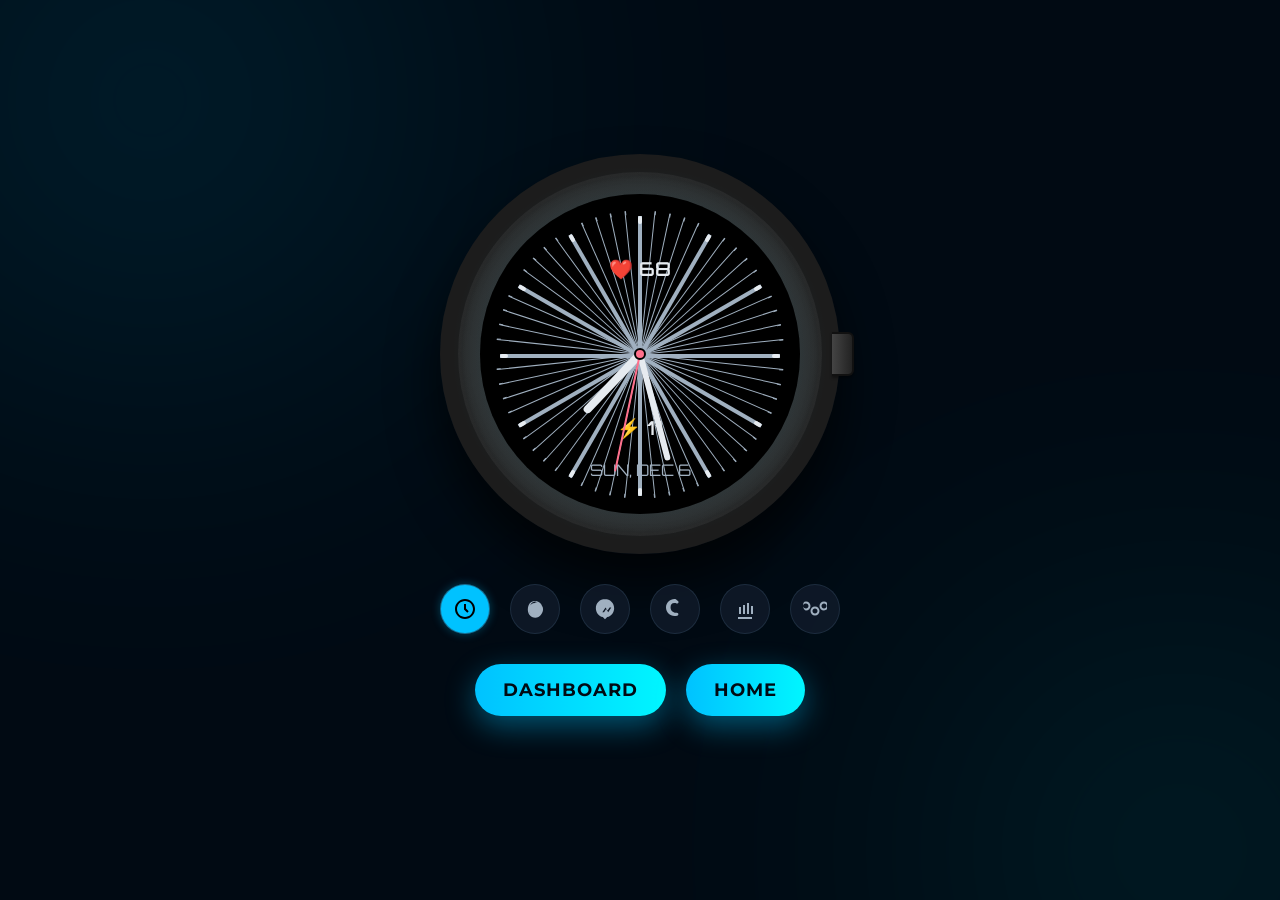
==== commit 04181aeb: "fix: correct NeuraSync home navigation" ====
--- a/tech.html
+++ b/tech.html
@@ -798,7 +798,7 @@
     
     <nav class="page-nav">
         <a href="index.html" class="btn">Dashboard</a> 
-        <a href="home1.html" class="btn">Home</a>
+        <a href="home.html" class="btn">Home</a>
     </nav>
     
     <script>
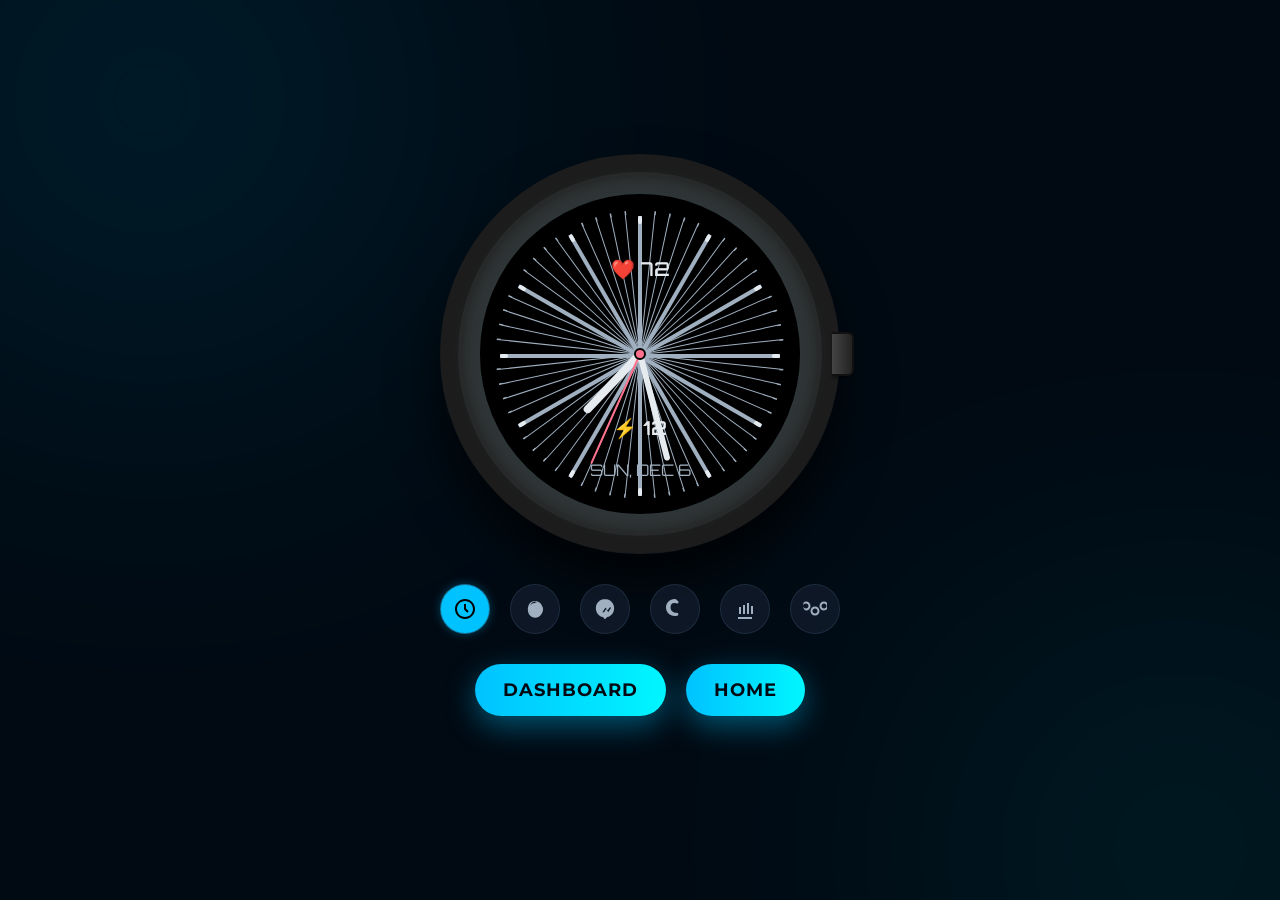
==== commit 14af3959: "refactor: prepare NeuraSync for GitHub Pages" ====
--- a/tech.html
+++ b/tech.html
@@ -797,8 +797,8 @@
     </nav>
     
     <nav class="page-nav">
-        <a href="index.html" class="btn">Dashboard</a> 
-        <a href="home.html" class="btn">Home</a>
+        <a href="dashboard.html" class="btn">Dashboard</a> 
+        <a href="index.html" class="btn">Home</a>
     </nav>
     
     <script>
